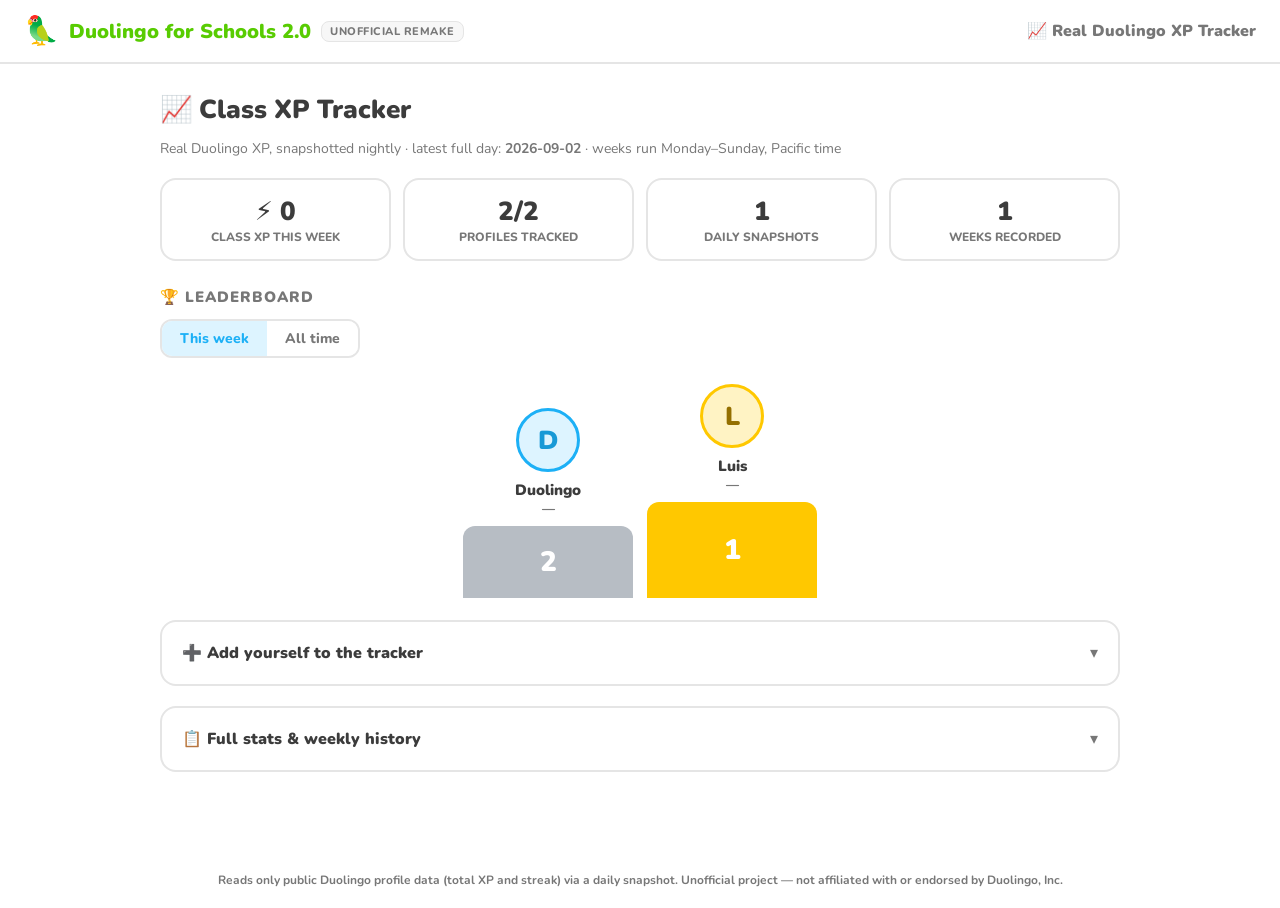
==== tracker.html @ 42e78480 "Add login page, student PINs, class leaderboard, keyboard play, PWA The start screen becomes a login" ====
<!DOCTYPE html>
<html lang="en">
<head>
  <meta charset="UTF-8" />
  <meta name="viewport" content="width=device-width, initial-scale=1.0" />
  <title>Class XP Tracker — Duolingo for Schools 2.0</title>
  <link rel="icon" href="data:image/svg+xml,<svg xmlns='http://www.w3.org/2000/svg' viewBox='0 0 100 100'><text y='.9em' font-size='90'>📈</text></svg>" />
  <link rel="manifest" href="manifest.json" />
  <meta name="theme-color" content="#58cc02" />
  <link rel="preconnect" href="https://fonts.googleapis.com" />
  <link rel="preconnect" href="https://fonts.gstatic.com" crossorigin />
  <link href="https://fonts.googleapis.com/css2?family=Nunito:wght@400;700;800;900&display=swap" rel="stylesheet" />
  <link rel="stylesheet" href="css/styles.css" />
  <style>
    .best { background: #fff8dc; }
    .muted { color: var(--ink-soft); font-weight: 700; }
    .setup ol { margin: 12px 0 0 22px; font-weight: 700; line-height: 1.9; }
    .setup code { background: var(--bg-soft); border: 1px solid var(--line); border-radius: 6px; padding: 1px 6px; font-size: 13px; }
  </style>
</head>
<body>
  <header class="topbar">
    <a class="brand" href="index.html" style="text-decoration:none;">
      <span class="mascot">🦜</span>
      <span>Duolingo for Schools 2.0</span>
      <span class="tag">unofficial remake</span>
    </a>
    <div class="spacer"></div>
    <span style="font-weight:900;color:var(--ink-soft);">📈 Real Duolingo XP Tracker</span>
  </header>

  <main class="page" id="tracker-root">
    <div class="empty">Loading tracker data…</div>
  </main>

  <footer class="site">
    Reads only public Duolingo profile data (total XP and streak) via a daily snapshot.
    Unofficial project — not affiliated with or endorsed by Duolingo, Inc.
  </footer>

  <script src="js/tracker.js"></script>
</body>
</html>
---- css/styles.css ----
/* Duolingo for Schools 2.0 (unofficial remake) — original stylesheet */

:root {
  --green: #58cc02;
  --green-dark: #46a302;
  --green-pale: #d7ffb8;
  --blue: #1cb0f6;
  --blue-dark: #1899d6;
  --blue-pale: #ddf4ff;
  --red: #ff4b4b;
  --red-dark: #ea2b2b;
  --red-pale: #ffdfe0;
  --yellow: #ffc800;
  --purple: #ce82ff;
  --ink: #3c3c3c;
  --ink-soft: #777777;
  --line: #e5e5e5;
  --bg: #ffffff;
  --bg-soft: #f7f7f7;
  --radius: 16px;
}

* { box-sizing: border-box; margin: 0; padding: 0; }

body {
  font-family: "Nunito", "Segoe UI", system-ui, -apple-system, sans-serif;
  color: var(--ink);
  background: var(--bg);
  min-height: 100vh;
}

button { font-family: inherit; cursor: pointer; }
input, select { font-family: inherit; }

/* ---------- Header ---------- */

.topbar {
  display: flex;
  align-items: center;
  gap: 16px;
  padding: 12px 24px;
  border-bottom: 2px solid var(--line);
  position: sticky;
  top: 0;
  background: var(--bg);
  z-index: 10;
  flex-wrap: wrap;
}

.brand {
  display: flex;
  align-items: center;
  gap: 10px;
  font-weight: 900;
  font-size: 20px;
  color: var(--green);
  cursor: pointer;
  border: none;
  background: none;
}

.brand .mascot { font-size: 28px; }

.brand .tag {
  font-size: 11px;
  font-weight: 800;
  color: var(--ink-soft);
  background: var(--bg-soft);
  border: 1px solid var(--line);
  border-radius: 8px;
  padding: 2px 8px;
  text-transform: uppercase;
  letter-spacing: 0.5px;
}

.topbar .spacer { flex: 1; }

.mode-switch {
  display: flex;
  border: 2px solid var(--line);
  border-radius: 12px;
  overflow: hidden;
}

.mode-switch button {
  border: none;
  background: var(--bg);
  padding: 8px 18px;
  font-weight: 800;
  font-size: 14px;
  color: var(--ink-soft);
}

.mode-switch button.active {
  background: var(--blue-pale);
  color: var(--blue);
}

/* ---------- Buttons ---------- */

.btn {
  display: inline-block;
  border: none;
  border-radius: var(--radius);
  padding: 12px 24px;
  font-size: 15px;
  font-weight: 800;
  text-transform: uppercase;
  letter-spacing: 0.8px;
  color: #fff;
  background: var(--green);
  box-shadow: 0 4px 0 var(--green-dark);
  transition: filter 0.1s;
}

.btn:hover { filter: brightness(1.05); }
.btn:active { transform: translateY(4px); box-shadow: none; }

.btn:disabled {
  background: var(--line);
  color: #afafaf;
  box-shadow: 0 4px 0 #d8d8d8;
  cursor: not-allowed;
}

.btn.blue { background: var(--blue); box-shadow: 0 4px 0 var(--blue-dark); }
.btn.red { background: var(--red); box-shadow: 0 4px 0 var(--red-dark); }

.btn.ghost {
  background: var(--bg);
  color: var(--blue);
  border: 2px solid var(--line);
  box-shadow: 0 4px 0 var(--line);
}

.btn.small { padding: 8px 14px; font-size: 13px; }

.linkish {
  border: none;
  background: none;
  color: var(--blue);
  font-weight: 800;
  font-size: 13px;
  text-transform: uppercase;
}

/* ---------- Layout ---------- */

.page {
  max-width: 1000px;
  margin: 0 auto;
  padding: 28px 20px 80px;
}

.page-head {
  display: flex;
  align-items: center;
  gap: 12px;
  flex-wrap: wrap;
  margin-bottom: 20px;
}

.page-head h1 { font-size: 26px; font-weight: 900; }
.page-head .sub { color: var(--ink-soft); font-size: 14px; width: 100%; }

.card {
  border: 2px solid var(--line);
  border-radius: var(--radius);
  padding: 20px;
  background: var(--bg);
}

.card.clickable { cursor: pointer; transition: transform 0.1s, border-color 0.1s; text-align: left; width: 100%; }
.card.clickable:hover { border-color: var(--blue); transform: translateY(-2px); }

.grid {
  display: grid;
  grid-template-columns: repeat(auto-fill, minmax(260px, 1fr));
  gap: 16px;
}

.stat-row {
  display: grid;
  grid-template-columns: repeat(auto-fit, minmax(150px, 1fr));
  gap: 12px;
  margin-bottom: 20px;
}

.stat {
  border: 2px solid var(--line);
  border-radius: var(--radius);
  padding: 14px;
  text-align: center;
}

.stat .num { font-size: 26px; font-weight: 900; }
.stat .lbl { font-size: 12px; font-weight: 800; text-transform: uppercase; color: var(--ink-soft); }

/* ---------- Tabs ---------- */

.tabs {
  display: flex;
  gap: 4px;
  border-bottom: 2px solid var(--line);
  margin-bottom: 20px;
  flex-wrap: wrap;
}

.tabs button {
  border: none;
  background: none;
  padding: 10px 18px;
  font-weight: 800;
  font-size: 14px;
  color: var(--ink-soft);
  border-bottom: 3px solid transparent;
  text-transform: uppercase;
  letter-spacing: 0.5px;
}

.tabs button.active { color: var(--blue); border-bottom-color: var(--blue); }

/* ---------- Tables ---------- */

.table-wrap { overflow-x: auto; border: 2px solid var(--line); border-radius: var(--radius); }

table { width: 100%; border-collapse: collapse; font-size: 14px; }

th, td { padding: 12px 14px; text-align: left; white-space: nowrap; }

th {
  font-size: 12px;
  text-transform: uppercase;
  letter-spacing: 0.5px;
  color: var(--ink-soft);
  background: var(--bg-soft);
}

tr + tr td { border-top: 1px solid var(--line); }

.cell-good { color: var(--green-dark); font-weight: 800; }
.cell-warn { color: var(--ink-soft); }

/* ---------- Chips / badges ---------- */

.chip {
  display: inline-block;
  border-radius: 999px;
  padding: 3px 10px;
  font-size: 12px;
  font-weight: 800;
  margin: 2px;
}

.chip.done { background: var(--green-pale); color: var(--green-dark); }
.chip.pending { background: var(--bg-soft); color: var(--ink-soft); border: 1px solid var(--line); }

.code-box {
  display: inline-block;
  font-size: 22px;
  font-weight: 900;
  letter-spacing: 4px;
  background: var(--blue-pale);
  color: var(--blue);
  border-radius: 12px;
  padding: 8px 18px;
}

/* ---------- Forms ---------- */

.form-row { display: flex; gap: 10px; flex-wrap: wrap; align-items: center; margin: 14px 0; }

.form-row input, .form-row select {
  border: 2px solid var(--line);
  border-radius: 12px;
  padding: 10px 14px;
  font-size: 15px;
  font-weight: 700;
  color: var(--ink);
  background: var(--bg);
}

.form-row input:focus, .form-row select:focus { outline: none; border-color: var(--blue); }

/* ---------- Skill tree ---------- */

.skill-tree {
  display: grid;
  grid-template-columns: repeat(auto-fill, minmax(130px, 1fr));
  gap: 18px;
}

.skill-node {
  border: none;
  background: none;
  text-align: center;
  display: flex;
  flex-direction: column;
  align-items: center;
  gap: 6px;
}

.skill-node .bubble {
  width: 84px;
  height: 84px;
  border-radius: 50%;
  display: flex;
  align-items: center;
  justify-content: center;
  font-size: 36px;
  background: var(--bg-soft);
  border: 4px solid var(--line);
  box-shadow: 0 6px 0 var(--line);
  transition: transform 0.1s;
}

.skill-node:hover .bubble { transform: translateY(-2px); }

.skill-node.started .bubble { background: var(--green-pale); border-color: var(--green); box-shadow: 0 6px 0 var(--green-dark); }
.skill-node.maxed .bubble { background: #fff3c4; border-color: var(--yellow); box-shadow: 0 6px 0 #d4a600; }

.skill-node .name { font-weight: 800; font-size: 14px; }
.skill-node .crowns { font-size: 12px; color: var(--ink-soft); font-weight: 700; }

/* ---------- Student header ---------- */

.hud {
  display: flex;
  gap: 18px;
  align-items: center;
  flex-wrap: wrap;
  margin-bottom: 24px;
}

.hud .pill {
  display: flex;
  align-items: center;
  gap: 6px;
  font-weight: 900;
  font-size: 16px;
}

.assignment-card {
  display: flex;
  align-items: center;
  gap: 14px;
  border: 2px solid var(--line);
  border-radius: var(--radius);
  padding: 16px;
}

.assignment-card.overdue { border-color: var(--red); }
.assignment-card .icon { font-size: 32px; }
.assignment-card .meta { flex: 1; }
.assignment-card .meta .due { font-size: 13px; color: var(--ink-soft); font-weight: 700; }
.assignment-card .meta .due.late { color: var(--red); }

.section-title {
  font-size: 15px;
  font-weight: 900;
  text-transform: uppercase;
  letter-spacing: 1px;
  color: var(--ink-soft);
  margin: 26px 0 12px;
}

/* ---------- Lesson player ---------- */

.lesson-top {
  display: flex;
  align-items: center;
  gap: 16px;
  max-width: 700px;
  margin: 20px auto 0;
  padding: 0 20px;
}

.lesson-top .quit { border: none; background: none; font-size: 22px; color: var(--ink-soft); }

.progress-track {
  flex: 1;
  height: 14px;
  background: var(--line);
  border-radius: 999px;
  overflow: hidden;
}

.progress-fill {
  height: 100%;
  background: var(--green);
  border-radius: 999px;
  transition: width 0.3s;
}

.hearts { font-weight: 900; color: var(--red); font-size: 16px; white-space: nowrap; }

.lesson-body { max-width: 700px; margin: 0 auto; padding: 30px 20px 160px; }

.exercise-kind {
  font-size: 13px;
  font-weight: 900;
  text-transform: uppercase;
  letter-spacing: 1px;
  color: var(--purple);
  margin-bottom: 8px;
}

.prompt { font-size: 24px; font-weight: 900; margin-bottom: 24px; }
.prompt .speak { font-size: 20px; margin-right: 8px; }

.options { display: grid; gap: 10px; }

.option {
  border: 2px solid var(--line);
  border-radius: 12px;
  background: var(--bg);
  padding: 14px 16px;
  font-size: 17px;
  font-weight: 700;
  text-align: left;
  box-shadow: 0 3px 0 var(--line);
}

.option:not(:disabled):hover { background: var(--bg-soft); }
.option.selected { border-color: var(--blue); background: var(--blue-pale); color: var(--blue-dark); box-shadow: 0 3px 0 var(--blue); }
.option.correct { border-color: var(--green); background: var(--green-pale); color: var(--green-dark); box-shadow: 0 3px 0 var(--green); }
.option.wrong { border-color: var(--red); background: var(--red-pale); color: var(--red-dark); box-shadow: 0 3px 0 var(--red); }

.type-input {
  width: 100%;
  border: 2px solid var(--line);
  border-radius: 12px;
  background: var(--bg-soft);
  padding: 16px;
  font-size: 17px;
  font-weight: 700;
}

.type-input:focus { outline: none; border-color: var(--blue); }

.bank-answer {
  min-height: 58px;
  border-bottom: 2px solid var(--line);
  border-top: 2px solid var(--line);
  padding: 10px 4px;
  display: flex;
  flex-wrap: wrap;
  gap: 8px;
  margin-bottom: 22px;
}

.bank-pool { display: flex; flex-wrap: wrap; gap: 8px; }

.token {
  border: 2px solid var(--line);
  border-radius: 12px;
  background: var(--bg);
  padding: 8px 14px;
  font-size: 16px;
  font-weight: 700;
  box-shadow: 0 3px 0 var(--line);
}

.token.used { visibility: hidden; }

.match-grid { display: grid; grid-template-columns: 1fr 1fr; gap: 10px; max-width: 480px; }

.match-btn {
  border: 2px solid var(--line);
  border-radius: 12px;
  background: var(--bg);
  padding: 14px;
  font-size: 16px;
  font-weight: 700;
  box-shadow: 0 3px 0 var(--line);
}

.match-btn.selected { border-color: var(--blue); background: var(--blue-pale); }
.match-btn.matched { border-color: var(--green); background: var(--green-pale); color: var(--green-dark); pointer-events: none; opacity: 0.7; }
.match-btn.shake { animation: shake 0.3s; border-color: var(--red); }

@keyframes shake {
  0%, 100% { transform: translateX(0); }
  25% { transform: translateX(-5px); }
  75% { transform: translateX(5px); }
}

/* ---------- Lesson footer ---------- */

.lesson-footer {
  position: fixed;
  bottom: 0;
  left: 0;
  right: 0;
  border-top: 2px solid var(--line);
  background: var(--bg);
  padding: 18px 20px;
}

.lesson-footer.good { background: var(--green-pale); border-top-color: var(--green); }
.lesson-footer.bad { background: var(--red-pale); border-top-color: var(--red); }

.lesson-footer .inner {
  max-width: 700px;
  margin: 0 auto;
  display: flex;
  align-items: center;
  gap: 16px;
  flex-wrap: wrap;
}

.lesson-footer .msg { flex: 1; min-width: 200px; }
.lesson-footer .msg .headline { font-size: 20px; font-weight: 900; }
.lesson-footer.good .msg { color: var(--green-dark); }
.lesson-footer.bad .msg { color: var(--red-dark); }
.lesson-footer .msg .detail { font-size: 15px; font-weight: 700; }

/* ---------- Completion screens ---------- */

.finish {
  max-width: 560px;
  margin: 60px auto;
  text-align: center;
  padding: 0 20px;
}

.finish .big { font-size: 72px; }
.finish h1 { font-size: 30px; font-weight: 900; margin: 12px 0 6px; }
.finish p { color: var(--ink-soft); font-weight: 700; margin-bottom: 24px; }

.finish .stat-row { max-width: 380px; margin: 0 auto 28px; }

/* ---------- Picker ---------- */

.picker-list { display: grid; grid-template-columns: repeat(auto-fill, minmax(220px, 1fr)); gap: 12px; }

.picker-card {
  display: flex;
  align-items: center;
  gap: 12px;
  border: 2px solid var(--line);
  border-radius: var(--radius);
  background: var(--bg);
  padding: 14px;
  font-size: 16px;
  font-weight: 800;
  text-align: left;
}

.picker-card:hover { border-color: var(--blue); }
.picker-card .avatar { font-size: 30px; }
.picker-card .cls { display: block; font-size: 12px; color: var(--ink-soft); font-weight: 700; }

.empty {
  border: 2px dashed var(--line);
  border-radius: var(--radius);
  padding: 30px;
  text-align: center;
  color: var(--ink-soft);
  font-weight: 700;
}

/* ---------- Collapsible sections ---------- */

details.collapser > summary {
  cursor: pointer;
  font-weight: 900;
  font-size: 16px;
  list-style: none;
  user-select: none;
}
details.collapser > summary::-webkit-details-marker { display: none; }
details.collapser > summary::after { content: "▾"; float: right; color: var(--ink-soft); }
details.collapser[open] > summary::after { content: "▴"; }

/* ---------- Podium leaderboard ---------- */

.lb-toggle { margin-bottom: 18px; display: inline-flex; }

.podium { display: flex; align-items: flex-end; justify-content: center; gap: 14px; margin: 8px 0 22px; }
.podium .slot { flex: 1; max-width: 170px; text-align: center; }

.podium .avatar-circle {
  width: 64px;
  height: 64px;
  border-radius: 50%;
  display: flex;
  align-items: center;
  justify-content: center;
  font-size: 26px;
  font-weight: 900;
  margin: 0 auto 8px;
  background: var(--blue-pale);
  color: var(--blue-dark);
  border: 3px solid var(--blue);
}

.podium .who { font-weight: 900; font-size: 15px; overflow-wrap: anywhere; }
.podium .score { font-weight: 800; color: var(--ink-soft); font-size: 13px; margin-bottom: 8px; }

.podium .stand {
  border-radius: 12px 12px 0 0;
  font-size: 28px;
  font-weight: 900;
  color: #fff;
  display: flex;
  align-items: center;
  justify-content: center;
}

.podium .first .stand { height: 96px; background: var(--yellow); }
.podium .second .stand { height: 72px; background: #b7bdc4; }
.podium .third .stand { height: 56px; background: #d29b6c; }
.podium .first .avatar-circle { border-color: var(--yellow); background: #fff3c4; color: #946f00; }

.lb-list { border: 2px solid var(--line); border-radius: var(--radius); overflow: hidden; }
.lb-row { display: flex; align-items: center; gap: 12px; padding: 12px 16px; font-weight: 800; }
.lb-row + .lb-row { border-top: 1px solid var(--line); }
.lb-row .rank { width: 28px; color: var(--ink-soft); }
.lb-row .nm { flex: 1; overflow-wrap: anywhere; }
.lb-row .val { color: var(--green-dark); }

footer.site {
  text-align: center;
  padding: 20px;
  color: var(--ink-soft);
  font-size: 12px;
  font-weight: 700;
}

@media (max-width: 600px) {
  .topbar { padding: 10px 12px; }
  .brand { font-size: 16px; }
  .page { padding: 18px 12px 80px; }
}
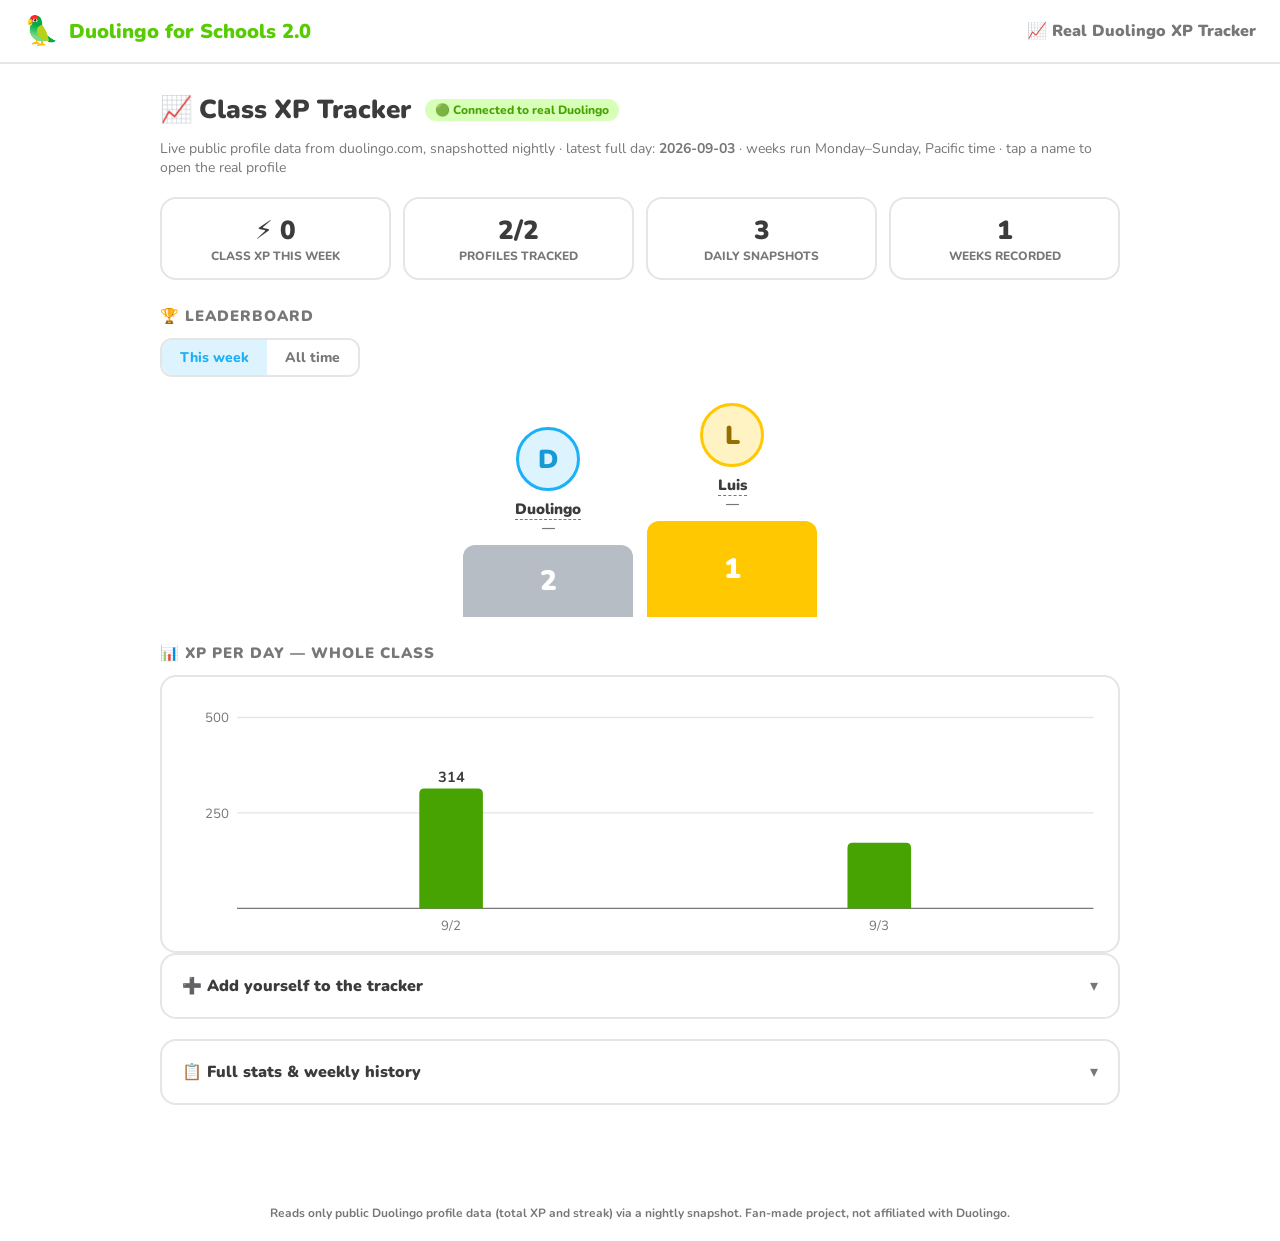
==== commit 9147b51d: "Add teacher detection to the tracker; slim down branding Usernames listed under "teachers" in data/u" ====
--- a/tracker.html
+++ b/tracker.html
@@ -23,7 +23,6 @@
     <a class="brand" href="index.html" style="text-decoration:none;">
       <span class="mascot">🦜</span>
       <span>Duolingo for Schools 2.0</span>
-      <span class="tag">unofficial remake</span>
     </a>
     <div class="spacer"></div>
     <span style="font-weight:900;color:var(--ink-soft);">📈 Real Duolingo XP Tracker</span>
@@ -34,8 +33,8 @@
   </main>
 
   <footer class="site">
-    Reads only public Duolingo profile data (total XP and streak) via a daily snapshot.
-    Unofficial project — not affiliated with or endorsed by Duolingo, Inc.
+    Reads only public Duolingo profile data (total XP and streak) via a nightly snapshot.
+    Fan-made project, not affiliated with Duolingo.
   </footer>
 
   <script src="js/tracker.js"></script>
--- a/css/styles.css
+++ b/css/styles.css
@@ -408,6 +408,24 @@
 .prompt { font-size: 24px; font-weight: 900; margin-bottom: 24px; }
 .prompt .speak { font-size: 20px; margin-right: 8px; }
 
+.speak-btn {
+  border: none;
+  background: var(--blue-pale);
+  color: var(--blue);
+  border-radius: 10px;
+  font-size: 20px;
+  padding: 2px 10px;
+  margin-right: 10px;
+  cursor: pointer;
+  vertical-align: middle;
+}
+.speak-btn:hover { filter: brightness(0.95); }
+.speak-btn.big { font-size: 34px; padding: 8px 20px; margin-right: 12px; }
+
+.confetti { position: fixed; inset: 0; pointer-events: none; overflow: hidden; z-index: 5; }
+.confetti span { position: absolute; top: -40px; animation: confetti-fall 2.8s ease-in forwards; }
+@keyframes confetti-fall { to { transform: translateY(110vh) rotate(560deg); opacity: 0.4; } }
+
 .options { display: grid; gap: 10px; }
 
 .option {
@@ -560,6 +578,16 @@
   font-weight: 700;
 }
 
+/* ---------- Daily XP chart ---------- */
+
+.xp-bar { transition: filter 0.1s; cursor: default; }
+.xp-bar:hover { filter: brightness(1.25); }
+
+/* ---------- Profile links (tracker) ---------- */
+
+.profile-link { color: inherit; text-decoration: none; border-bottom: 1px dashed var(--ink-soft); }
+.profile-link:hover { color: var(--blue); border-bottom-color: var(--blue); }
+
 /* ---------- Collapsible sections ---------- */
 
 details.collapser > summary {
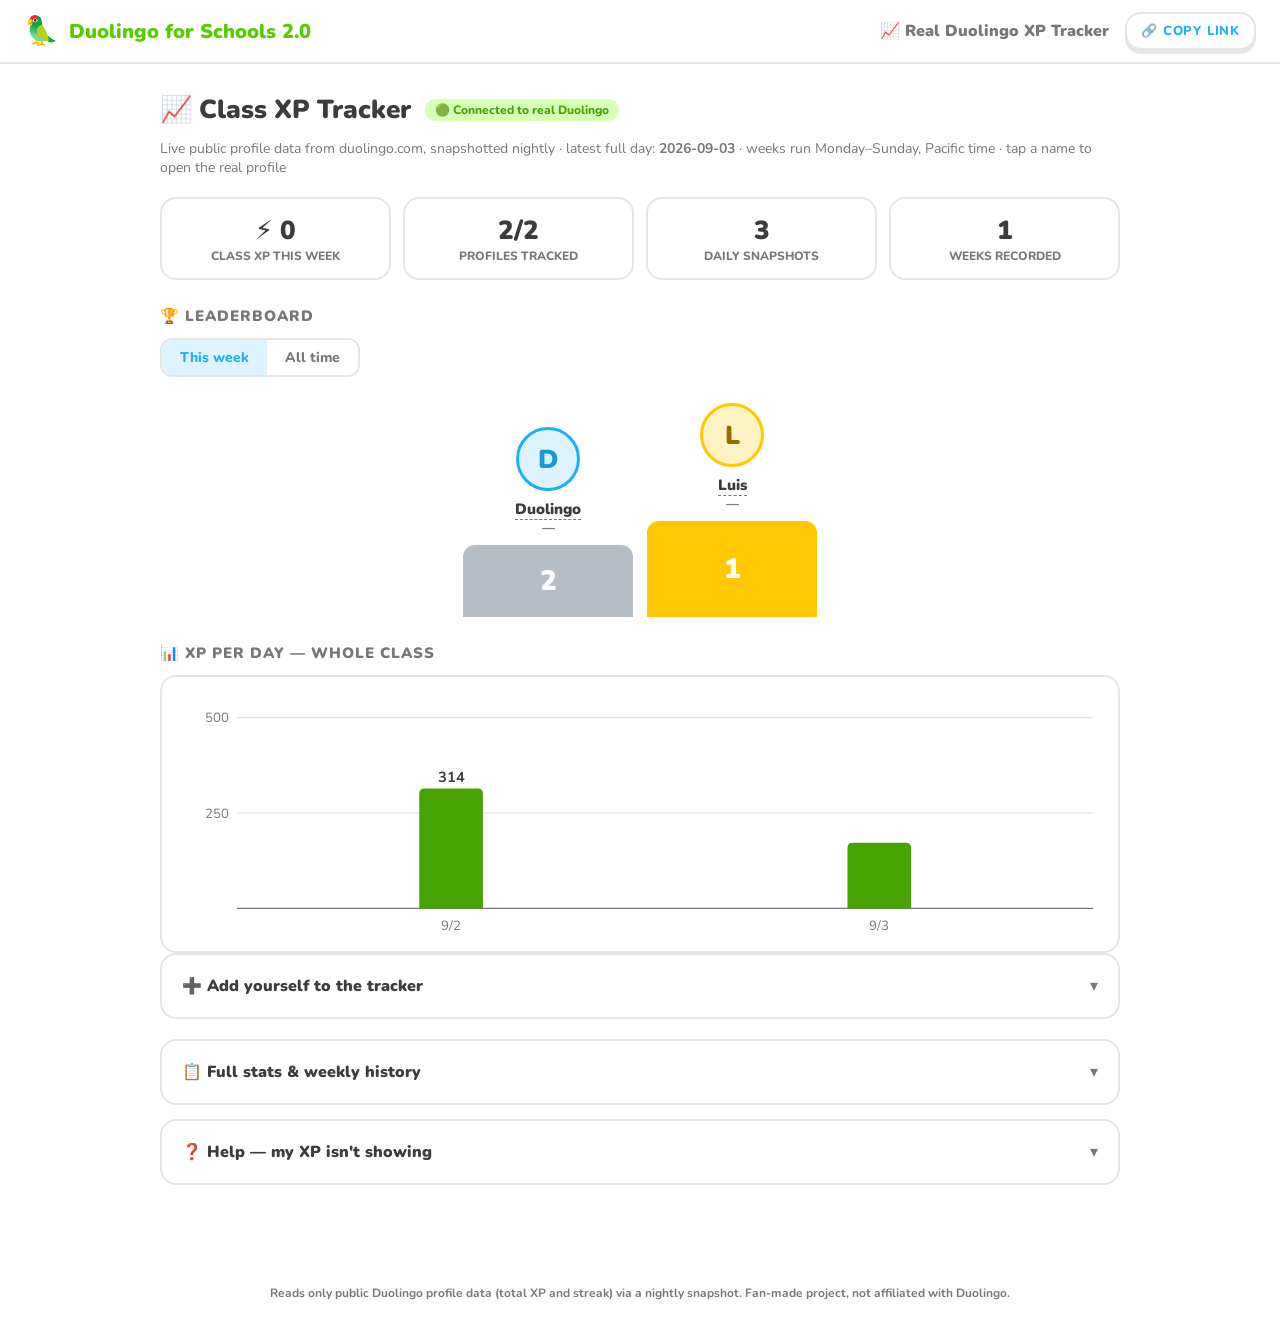
==== commit 3382b875: "One-paste class enrollment, copy-link button, and on-page help The join robot now accepts a whole cl" ====
--- a/tracker.html
+++ b/tracker.html
@@ -26,6 +26,7 @@
     </a>
     <div class="spacer"></div>
     <span style="font-weight:900;color:var(--ink-soft);">📈 Real Duolingo XP Tracker</span>
+    <button class="btn ghost small" id="share-btn" title="Copy this page's link to share with your teacher or class">🔗 Copy link</button>
   </header>
 
   <main class="page" id="tracker-root">
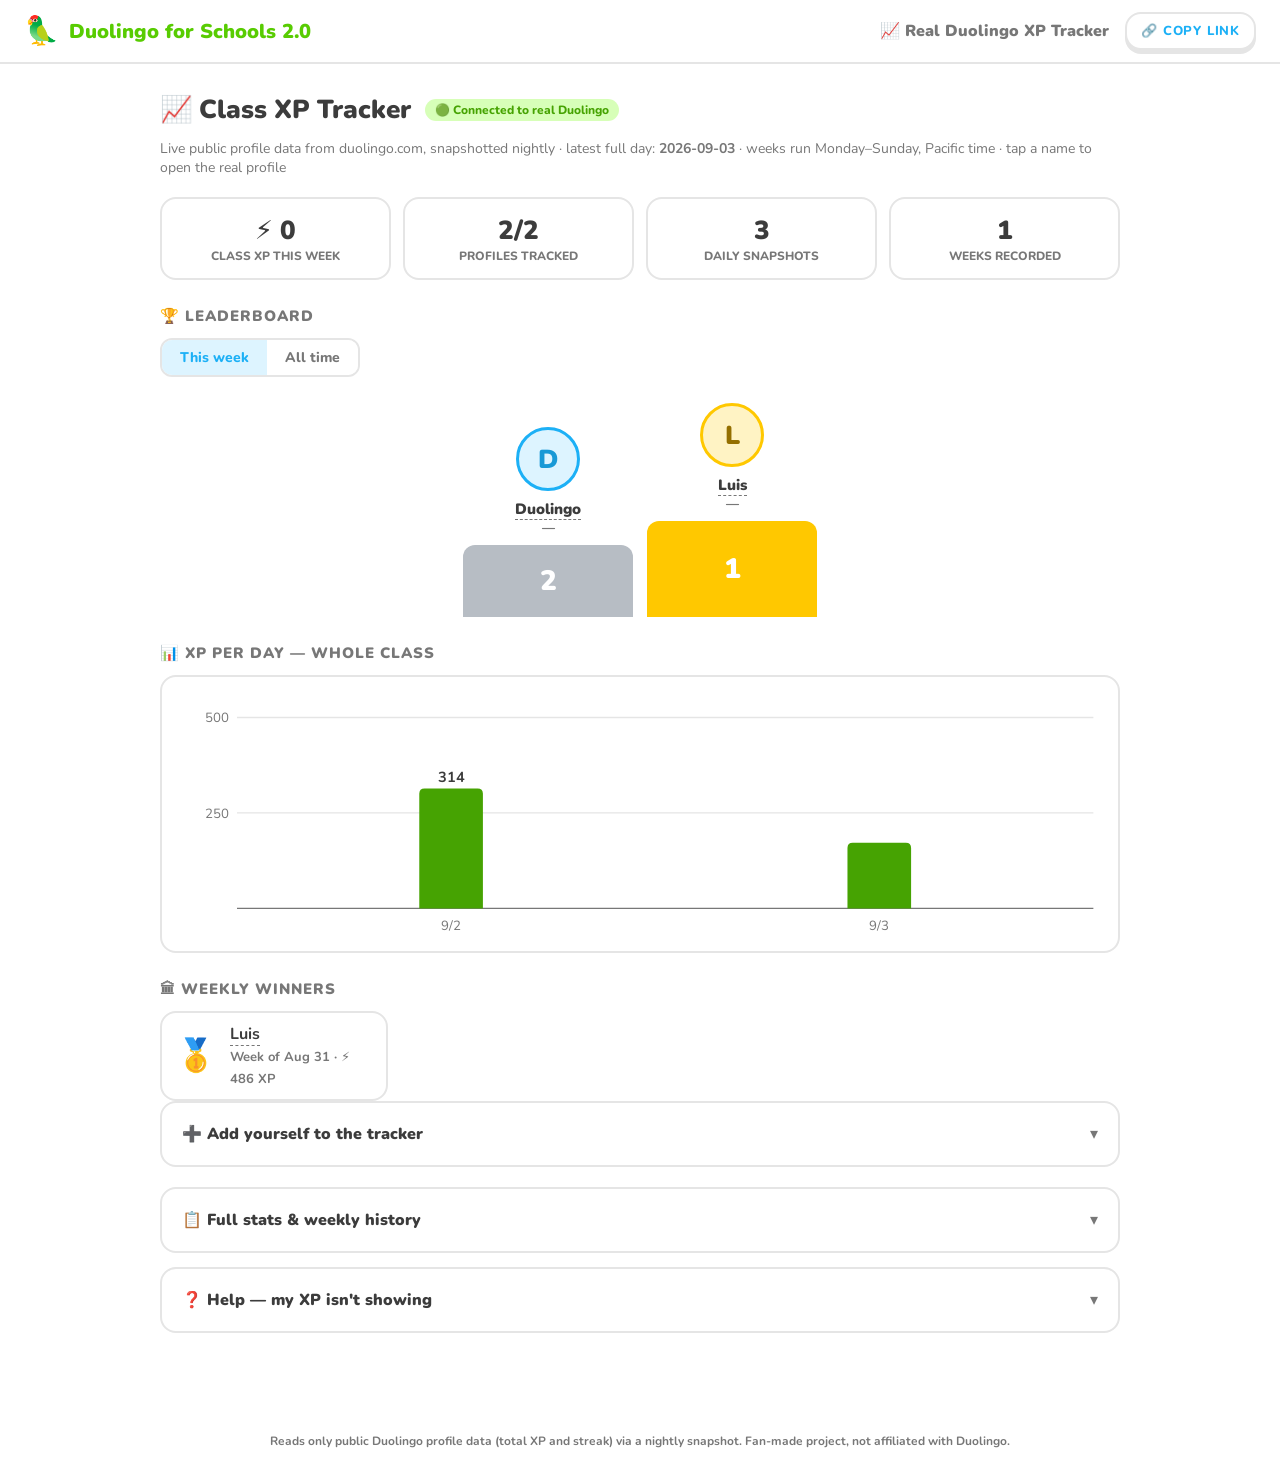
==== commit f6423820: "Add automatic dark mode and a print-friendly tracker Both pages follow the device's light/dark setti" ====
--- a/tracker.html
+++ b/tracker.html
@@ -12,7 +12,6 @@
   <link href="https://fonts.googleapis.com/css2?family=Nunito:wght@400;700;800;900&display=swap" rel="stylesheet" />
   <link rel="stylesheet" href="css/styles.css" />
   <style>
-    .best { background: #fff8dc; }
     .muted { color: var(--ink-soft); font-weight: 700; }
     .setup ol { margin: 12px 0 0 22px; font-weight: 700; line-height: 1.9; }
     .setup code { background: var(--bg-soft); border: 1px solid var(--line); border-radius: 6px; padding: 1px 6px; font-size: 13px; }
--- a/css/styles.css
+++ b/css/styles.css
@@ -1,6 +1,7 @@
 /* Duolingo for Schools 2.0 (unofficial remake) — original stylesheet */
 
 :root {
+  color-scheme: light;
   --green: #58cc02;
   --green-dark: #46a302;
   --green-pale: #d7ffb8;
@@ -17,7 +18,36 @@
   --line: #e5e5e5;
   --bg: #ffffff;
   --bg-soft: #f7f7f7;
+  --gold-pale: #fff3c4;
+  --gold-ink: #946f00;
+  --gold-shadow: #d4a600;
+  --highlight: #fff8dc;
+  --disabled-ink: #afafaf;
+  --disabled-shadow: #d8d8d8;
+  --chart-bar: #46a302; /* contrast-checked vs light surface */
   --radius: 16px;
+}
+
+/* Automatic dark theme (follows the device setting) */
+@media (prefers-color-scheme: dark) {
+  :root {
+    color-scheme: dark;
+    --ink: #f1f7fb;
+    --ink-soft: #9aa8b0;
+    --line: #37464f;
+    --bg: #131f24;
+    --bg-soft: #202f36;
+    --green-pale: #1d3410;
+    --blue-pale: #0d2836;
+    --red-pale: #3a171a;
+    --gold-pale: #3a3210;
+    --gold-ink: #ffd76a;
+    --gold-shadow: #6b5a00;
+    --highlight: #33300f;
+    --disabled-ink: #6b7a82;
+    --disabled-shadow: #0d1518;
+    --chart-bar: #58cc02; /* 8:1 vs dark surface */
+  }
 }
 
 * { box-sizing: border-box; margin: 0; padding: 0; }
@@ -118,8 +148,8 @@
 
 .btn:disabled {
   background: var(--line);
-  color: #afafaf;
-  box-shadow: 0 4px 0 #d8d8d8;
+  color: var(--disabled-ink);
+  box-shadow: 0 4px 0 var(--disabled-shadow);
   cursor: not-allowed;
 }
 
@@ -317,7 +347,7 @@
 .skill-node:hover .bubble { transform: translateY(-2px); }
 
 .skill-node.started .bubble { background: var(--green-pale); border-color: var(--green); box-shadow: 0 6px 0 var(--green-dark); }
-.skill-node.maxed .bubble { background: #fff3c4; border-color: var(--yellow); box-shadow: 0 6px 0 #d4a600; }
+.skill-node.maxed .bubble { background: var(--gold-pale); border-color: var(--yellow); box-shadow: 0 6px 0 var(--gold-shadow); }
 
 .skill-node .name { font-weight: 800; font-size: 14px; }
 .skill-node .crowns { font-size: 12px; color: var(--ink-soft); font-weight: 700; }
@@ -580,7 +610,7 @@
 
 /* ---------- Daily XP chart ---------- */
 
-.xp-bar { transition: filter 0.1s; cursor: default; }
+.xp-bar { fill: var(--chart-bar); transition: filter 0.1s; cursor: default; }
 .xp-bar:hover { filter: brightness(1.25); }
 
 /* ---------- Profile links (tracker) ---------- */
@@ -639,7 +669,9 @@
 .podium .first .stand { height: 96px; background: var(--yellow); }
 .podium .second .stand { height: 72px; background: #b7bdc4; }
 .podium .third .stand { height: 56px; background: #d29b6c; }
-.podium .first .avatar-circle { border-color: var(--yellow); background: #fff3c4; color: #946f00; }
+.podium .first .avatar-circle { border-color: var(--yellow); background: var(--gold-pale); color: var(--gold-ink); }
+
+.best { background: var(--highlight); }
 
 .lb-list { border: 2px solid var(--line); border-radius: var(--radius); overflow: hidden; }
 .lb-row { display: flex; align-items: center; gap: 12px; padding: 12px 16px; font-weight: 800; }
@@ -661,3 +693,15 @@
   .brand { font-size: 16px; }
   .page { padding: 18px 12px 80px; }
 }
+
+/* ---------- Print (teacher reports from the tracker) ---------- */
+
+@media print {
+  :root { color-scheme: light; }
+  body { background: #fff; color: #000; }
+  .topbar, #join-details, .lb-toggle, footer.site, #share-btn { display: none !important; }
+  details.collapser { border: none; padding: 0; }
+  details.collapser > summary { display: none; } /* tracker.js opens collapsed sections on beforeprint */
+  .card, .stat, .table-wrap, .lb-list, .assignment-card { border-color: #bbb; break-inside: avoid; }
+  a { text-decoration: none; color: inherit; }
+}
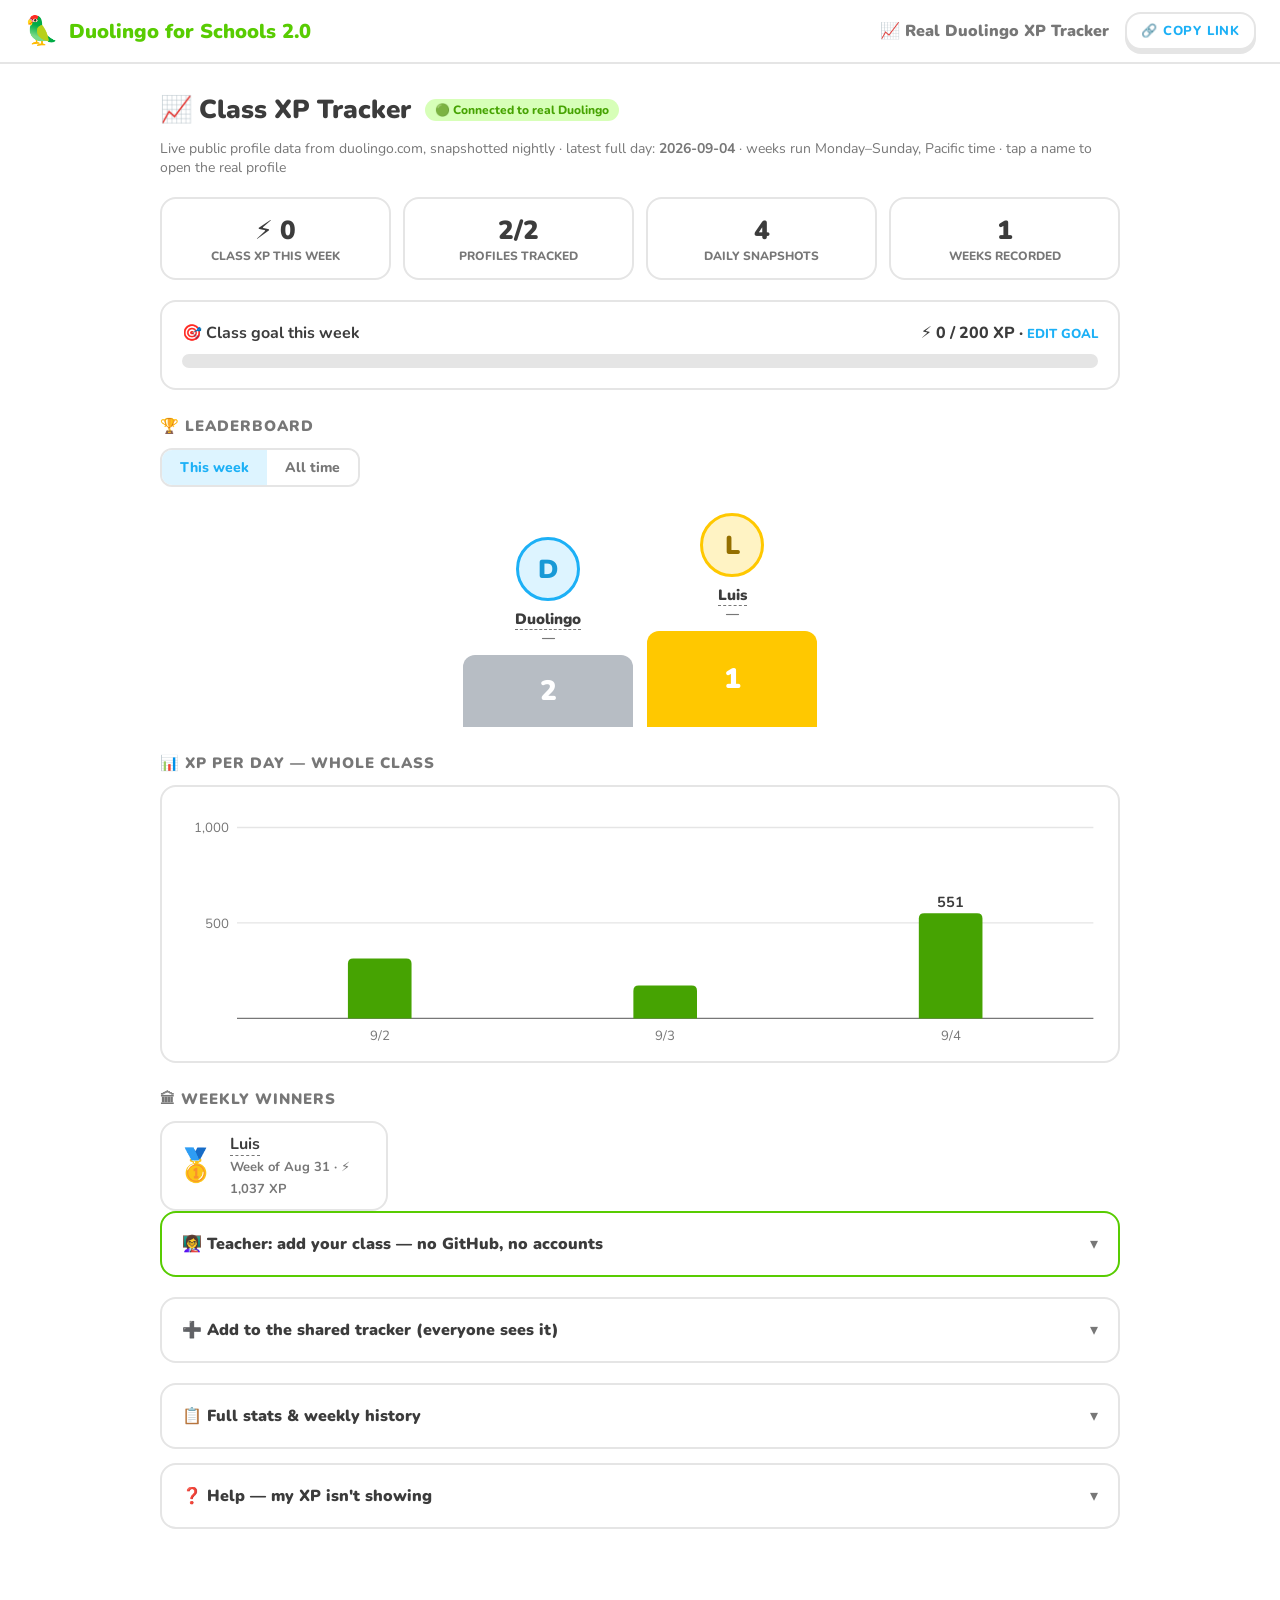
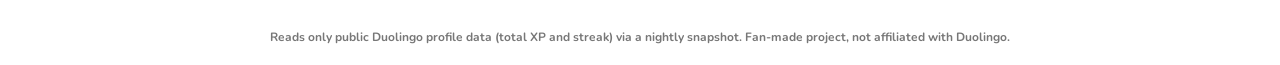
==== commit 5b312539: "Remove the practice-app clone; the real XP tracker is the site Deletes the Duolingo-style lesson app" ====
--- a/tracker.html
+++ b/tracker.html
@@ -19,7 +19,7 @@
 </head>
 <body>
   <header class="topbar">
-    <a class="brand" href="index.html" style="text-decoration:none;">
+    <a class="brand" href="tracker.html" style="text-decoration:none;">
       <span class="mascot">🦜</span>
       <span>Duolingo for Schools 2.0</span>
     </a>
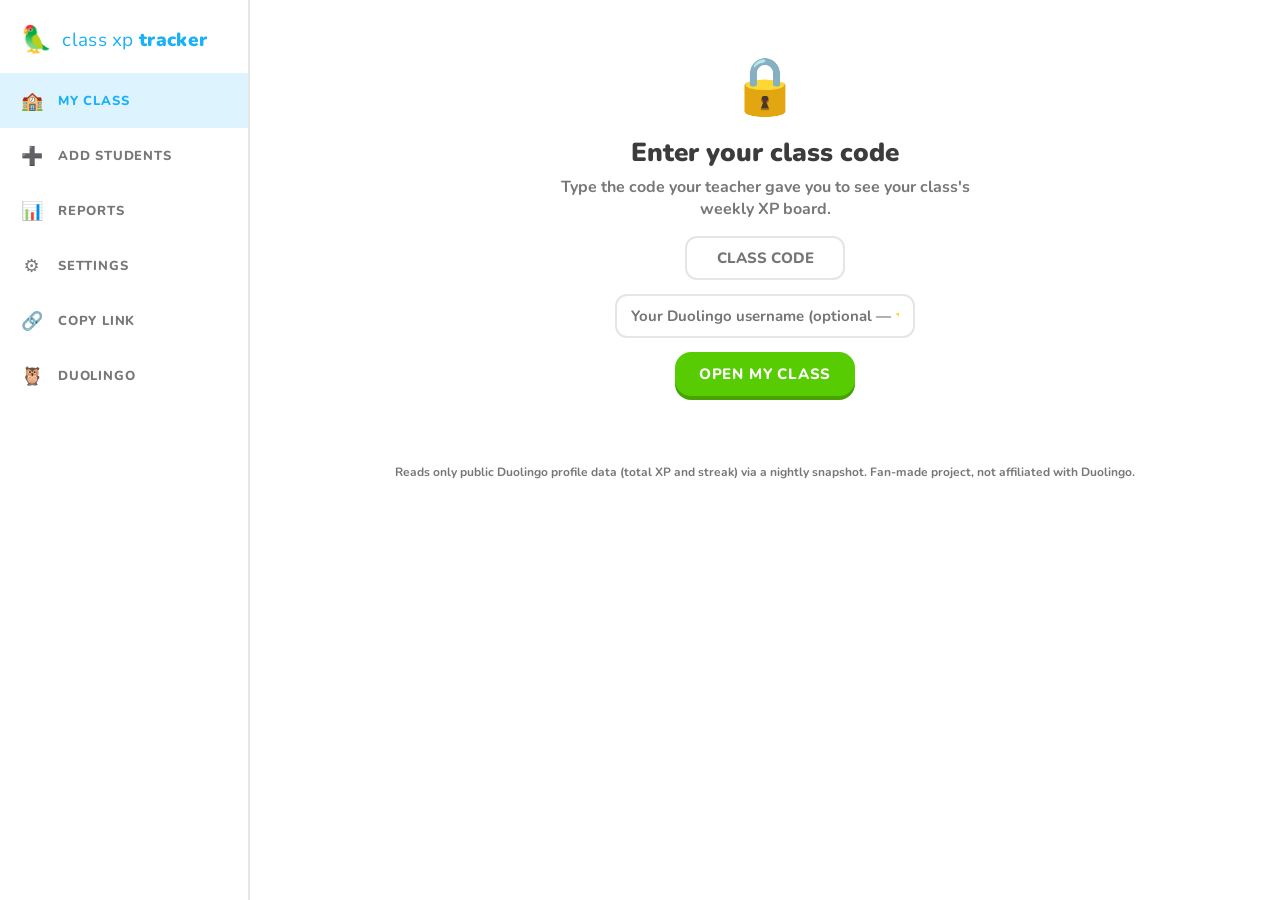
==== commit 9bad772d: "Redesign the tracker as a sidebar dashboard with tabs Matches the classic classroom-dashboard layout" ====
--- a/tracker.html
+++ b/tracker.html
@@ -3,7 +3,7 @@
 <head>
   <meta charset="UTF-8" />
   <meta name="viewport" content="width=device-width, initial-scale=1.0" />
-  <title>Class XP Tracker — Duolingo for Schools 2.0</title>
+  <title>Class XP Tracker</title>
   <link rel="icon" href="data:image/svg+xml,<svg xmlns='http://www.w3.org/2000/svg' viewBox='0 0 100 100'><text y='.9em' font-size='90'>📈</text></svg>" />
   <link rel="manifest" href="manifest.json" />
   <meta name="theme-color" content="#58cc02" />
@@ -18,24 +18,28 @@
   </style>
 </head>
 <body>
-  <header class="topbar">
-    <a class="brand" href="tracker.html" style="text-decoration:none;">
-      <span class="mascot">🦜</span>
-      <span>Duolingo for Schools 2.0</span>
-    </a>
-    <div class="spacer"></div>
-    <span style="font-weight:900;color:var(--ink-soft);">📈 Real Duolingo XP Tracker</span>
-    <button class="btn ghost small" id="share-btn" title="Copy this page's link to share with your teacher or class">🔗 Copy link</button>
-  </header>
-
-  <main class="page" id="tracker-root">
-    <div class="empty">Loading tracker data…</div>
-  </main>
-
-  <footer class="site">
-    Reads only public Duolingo profile data (total XP and streak) via a nightly snapshot.
-    Fan-made project, not affiliated with Duolingo.
-  </footer>
+  <div class="app-shell">
+    <aside class="sidebar">
+      <div class="side-brand"><span style="font-size:26px;">🦜</span> <span>class xp <b>tracker</b></span></div>
+      <nav class="side-nav">
+        <button class="side-item active" data-goto="students"><span class="side-ico">🏫</span> <span id="side-class-name">MY CLASS</span></button>
+        <button class="side-item" data-goto="students-add"><span class="side-ico">➕</span> Add students</button>
+        <button class="side-item" data-goto="reports"><span class="side-ico">📊</span> Reports</button>
+        <button class="side-item" data-goto="settings"><span class="side-ico">⚙️</span> Settings</button>
+        <button class="side-item" id="share-btn"><span class="side-ico">🔗</span> Copy link</button>
+        <a class="side-item" href="https://www.duolingo.com" target="_blank" rel="noopener"><span class="side-ico">🦉</span> Duolingo</a>
+      </nav>
+    </aside>
+    <main class="main-col">
+      <div id="tracker-root">
+        <div class="empty" style="margin:24px;">Loading tracker data…</div>
+      </div>
+      <footer class="site">
+        Reads only public Duolingo profile data (total XP and streak) via a nightly snapshot.
+        Fan-made project, not affiliated with Duolingo.
+      </footer>
+    </main>
+  </div>
 
   <script src="js/tracker.js"></script>
 </body>
--- a/css/styles.css
+++ b/css/styles.css
@@ -631,6 +631,107 @@
 details.collapser > summary::after { content: "▾"; float: right; color: var(--ink-soft); }
 details.collapser[open] > summary::after { content: "▴"; }
 
+/* ---------- Dashboard shell: sidebar + main ---------- */
+
+.app-shell { display: flex; min-height: 100vh; }
+
+.sidebar {
+  width: 250px;
+  flex: 0 0 250px;
+  border-right: 2px solid var(--line);
+  background: var(--bg);
+}
+
+.side-brand {
+  display: flex;
+  align-items: center;
+  gap: 10px;
+  padding: 22px 20px 16px;
+  font-size: 19px;
+  font-weight: 400;
+  color: var(--blue);
+  letter-spacing: 0.3px;
+}
+.side-brand b { font-weight: 900; }
+
+.side-nav { display: flex; flex-direction: column; }
+
+.side-item {
+  display: flex;
+  align-items: center;
+  gap: 14px;
+  width: 100%;
+  padding: 15px 20px;
+  border: none;
+  background: none;
+  color: var(--ink-soft);
+  font-weight: 800;
+  font-size: 13px;
+  letter-spacing: 0.8px;
+  text-transform: uppercase;
+  text-align: left;
+  text-decoration: none;
+  cursor: pointer;
+  border-top: 1px solid transparent;
+}
+.side-item:hover { background: var(--bg-soft); }
+.side-item.active { background: var(--blue-pale); color: var(--blue); }
+.side-ico { font-size: 18px; width: 24px; text-align: center; }
+
+.main-col { flex: 1; min-width: 0; }
+
+.class-head {
+  display: flex;
+  align-items: center;
+  gap: 14px;
+  padding: 26px 28px 0;
+}
+.class-head .class-ico { font-size: 34px; }
+.class-head h1 { font-size: 30px; font-weight: 900; }
+
+.main-tabs { padding: 0 28px; margin-top: 10px; }
+
+.tabpane { padding: 20px 28px 60px; }
+.tabpane[hidden] { display: none; }
+
+/* welcome checklist (empty class) */
+.check-steps { max-width: 460px; margin: 20px auto 0; text-align: left; }
+.check-step { display: flex; gap: 16px; align-items: flex-start; position: relative; padding-bottom: 30px; }
+.check-step:not(:last-child)::before {
+  content: "";
+  position: absolute;
+  left: 21px;
+  top: 44px;
+  bottom: 0;
+  width: 2px;
+  background: var(--line);
+}
+.check-dot {
+  width: 44px;
+  height: 44px;
+  flex: 0 0 44px;
+  border-radius: 50%;
+  display: flex;
+  align-items: center;
+  justify-content: center;
+  font-weight: 900;
+  font-size: 18px;
+}
+.check-dot.done { background: var(--green); color: #fff; }
+.check-dot.todo { background: var(--blue-pale); color: var(--blue); }
+.check-step h3 { font-size: 18px; font-weight: 900; margin-top: 8px; }
+.check-step p { color: var(--ink-soft); font-weight: 700; font-size: 15px; margin-top: 4px; }
+
+@media (max-width: 760px) {
+  .app-shell { flex-direction: column; }
+  .sidebar { width: 100%; flex: none; border-right: none; border-bottom: 2px solid var(--line); }
+  .side-brand { padding: 14px 16px 6px; }
+  .side-nav { flex-direction: row; flex-wrap: wrap; }
+  .side-item { width: auto; padding: 10px 12px; }
+  .class-head, .main-tabs { padding-left: 14px; padding-right: 14px; }
+  .tabpane { padding: 16px 14px 60px; }
+}
+
 /* ---------- Podium leaderboard ---------- */
 
 .lb-toggle { margin-bottom: 18px; display: inline-flex; }
@@ -699,7 +800,8 @@
 @media print {
   :root { color-scheme: light; }
   body { background: #fff; color: #000; }
-  .topbar, #join-details, .lb-toggle, footer.site, #share-btn { display: none !important; }
+  .topbar, .sidebar, .main-tabs, #join-details, .lb-toggle, footer.site, #share-btn { display: none !important; }
+  .tabpane[hidden] { display: block !important; } /* print every tab's content */
   details.collapser { border: none; padding: 0; }
   details.collapser > summary { display: none; } /* tracker.js opens collapsed sections on beforeprint */
   .card, .stat, .table-wrap, .lb-list, .assignment-card { border-color: #bbb; break-inside: avoid; }
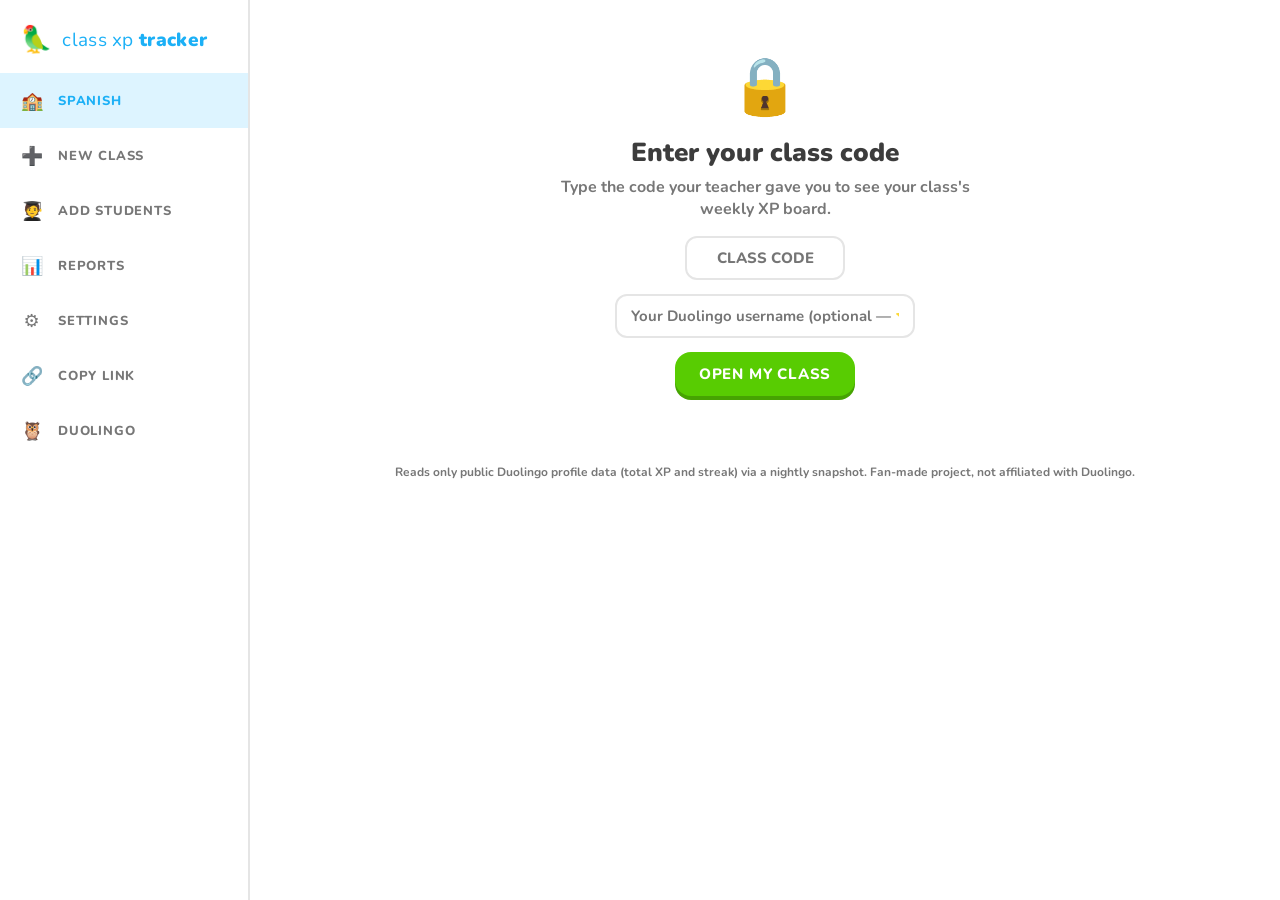
==== commit 8571b6aa: "Add sidebar class list with a New class button The device can now hold several classes: the sidebar " ====
--- a/tracker.html
+++ b/tracker.html
@@ -22,8 +22,9 @@
     <aside class="sidebar">
       <div class="side-brand"><span style="font-size:26px;">🦜</span> <span>class xp <b>tracker</b></span></div>
       <nav class="side-nav">
-        <button class="side-item active" data-goto="students"><span class="side-ico">🏫</span> <span id="side-class-name">MY CLASS</span></button>
-        <button class="side-item" data-goto="students-add"><span class="side-ico">➕</span> Add students</button>
+        <div id="side-classes"></div>
+        <button class="side-item" id="new-class-btn"><span class="side-ico">➕</span> New class</button>
+        <button class="side-item" data-goto="students-add"><span class="side-ico">🧑‍🎓</span> Add students</button>
         <button class="side-item" data-goto="reports"><span class="side-ico">📊</span> Reports</button>
         <button class="side-item" data-goto="settings"><span class="side-ico">⚙️</span> Settings</button>
         <button class="side-item" id="share-btn"><span class="side-ico">🔗</span> Copy link</button>
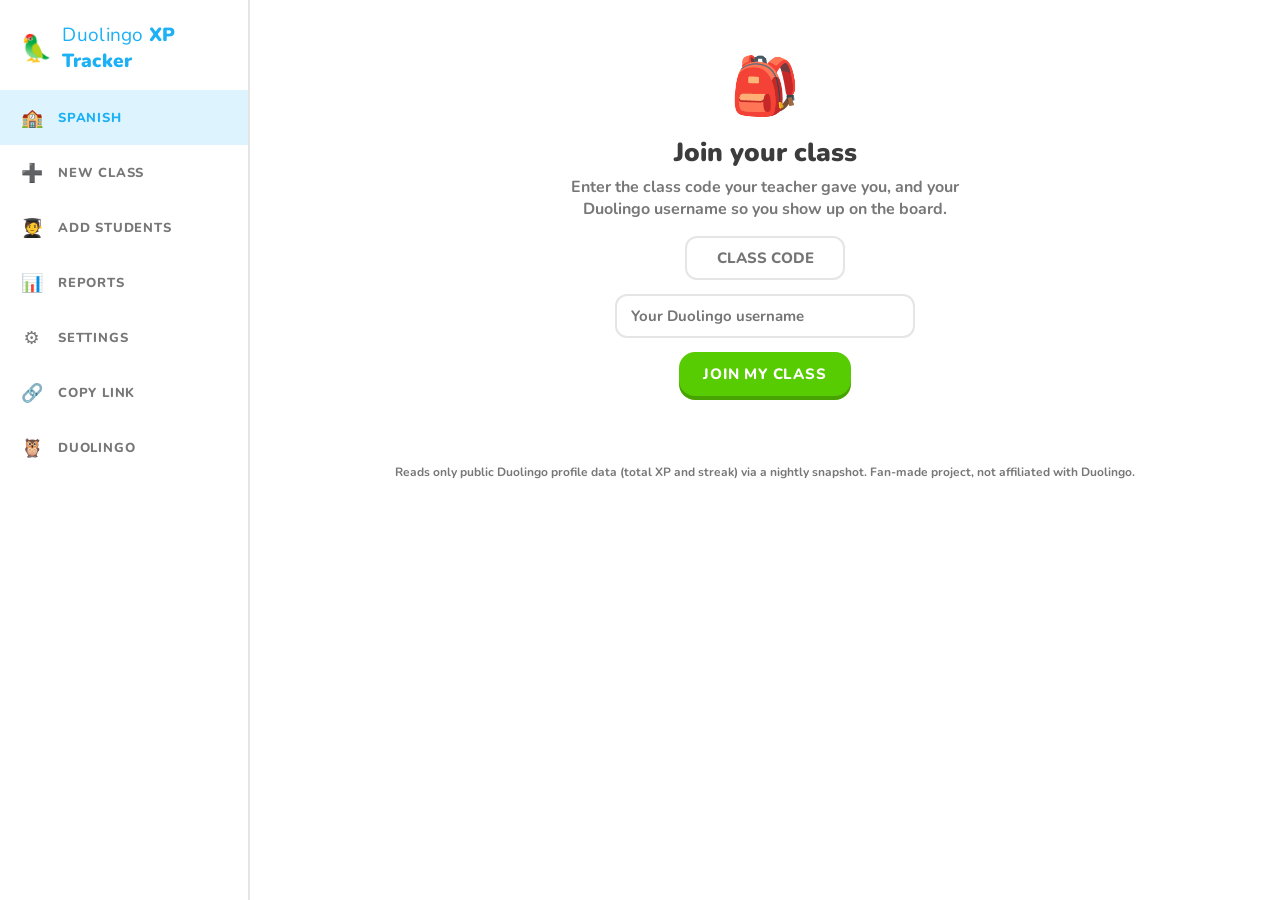
==== commit 945b82de: "Students who enter the class code are added automatically New join pipeline with no student accounts" ====
--- a/tracker.html
+++ b/tracker.html
@@ -3,7 +3,7 @@
 <head>
   <meta charset="UTF-8" />
   <meta name="viewport" content="width=device-width, initial-scale=1.0" />
-  <title>Class XP Tracker</title>
+  <title>Duolingo XP Tracker</title>
   <link rel="icon" href="data:image/svg+xml,<svg xmlns='http://www.w3.org/2000/svg' viewBox='0 0 100 100'><text y='.9em' font-size='90'>📈</text></svg>" />
   <link rel="manifest" href="manifest.json" />
   <meta name="theme-color" content="#58cc02" />
@@ -20,7 +20,7 @@
 <body>
   <div class="app-shell">
     <aside class="sidebar">
-      <div class="side-brand"><span style="font-size:26px;">🦜</span> <span>class xp <b>tracker</b></span></div>
+      <div class="side-brand"><span style="font-size:26px;">🦜</span> <span>Duolingo <b>XP Tracker</b></span></div>
       <nav class="side-nav">
         <div id="side-classes"></div>
         <button class="side-item" id="new-class-btn"><span class="side-ico">➕</span> New class</button>
--- a/css/styles.css
+++ b/css/styles.css
@@ -312,6 +312,19 @@
 
 .form-row input:focus, .form-row select:focus { outline: none; border-color: var(--blue); }
 
+.form-row textarea {
+  border: 2px solid var(--line);
+  border-radius: 12px;
+  padding: 10px 14px;
+  font-size: 15px;
+  font-weight: 700;
+  color: var(--ink);
+  background: var(--bg);
+  font-family: inherit;
+  line-height: 1.6;
+}
+.form-row textarea:focus { outline: none; border-color: var(--blue); }
+
 /* ---------- Skill tree ---------- */
 
 .skill-tree {
